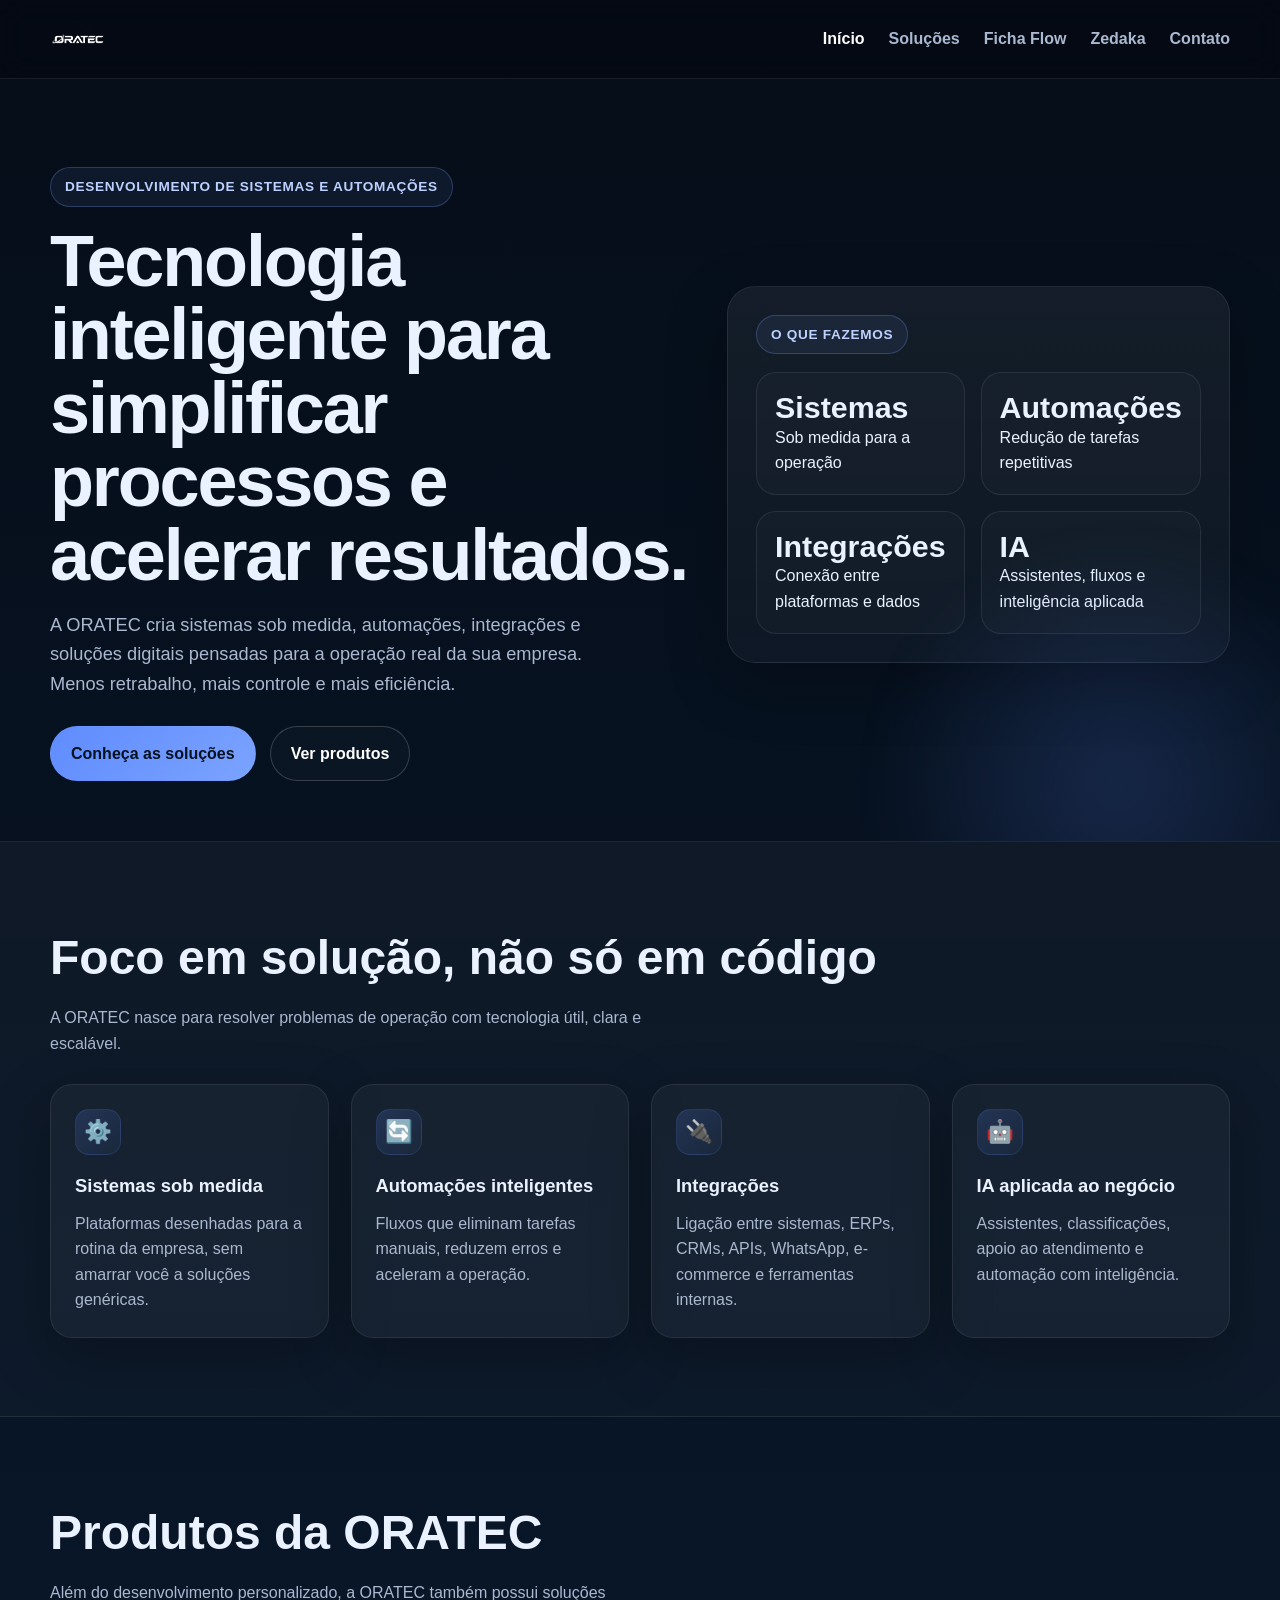
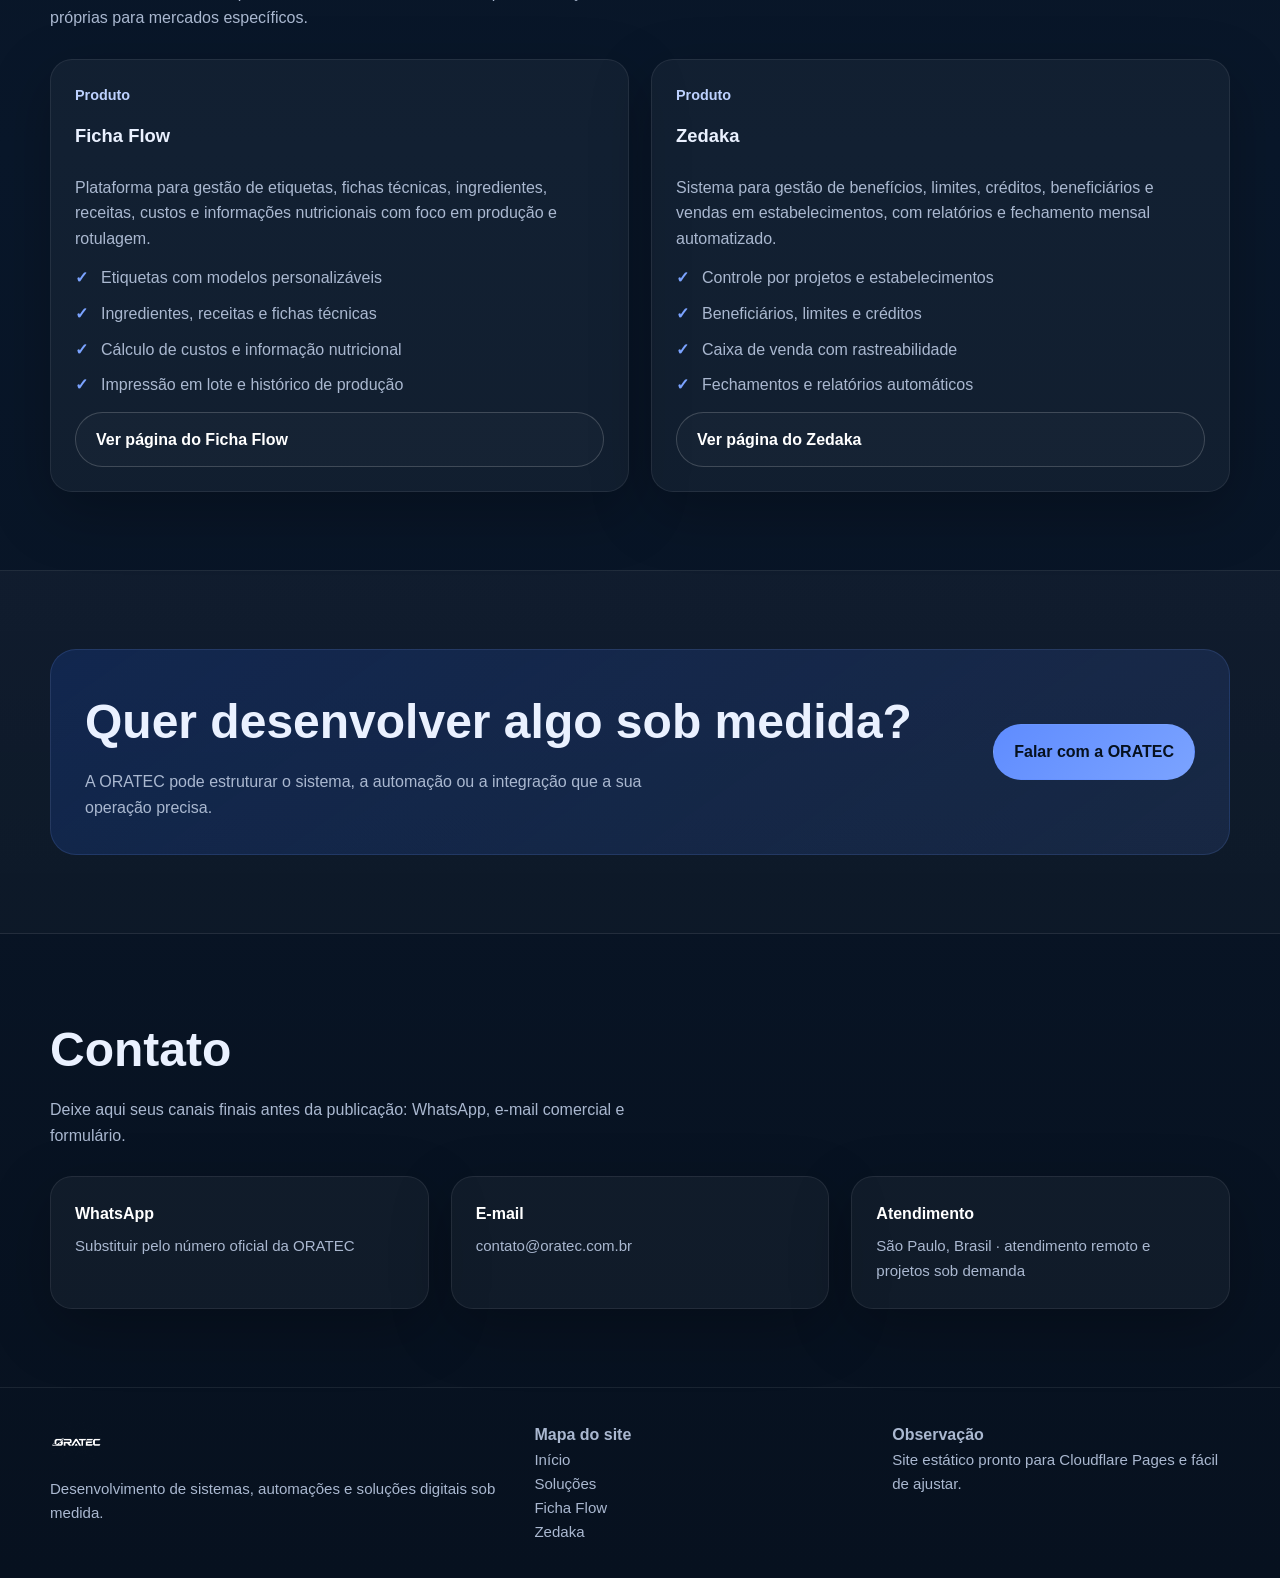
==== index.html @ b67245de "Add files via upload" ====
<!DOCTYPE html>
<html lang="pt-BR">
<head>
  <meta charset="UTF-8">
  <meta name="viewport" content="width=device-width, initial-scale=1.0">
  <title>ORATEC | Sistemas, automações e tecnologia sob medida</title>
  <meta name="description" content="A ORATEC desenvolve sistemas sob medida, automações, integrações e soluções inteligentes para empresas.">
  <link rel="icon" href="/favicon.ico">
  <link rel="stylesheet" href="/assets/css/styles.css">
</head>
<body>
  <header class="site-header">
    <div class="container nav">
      <a href="/" aria-label="ORATEC"><img src="/assets/img/logos/oratec-horizontal-branco.png" alt="ORATEC"></a>
      <button class="mobile-toggle" aria-label="Abrir menu">Menu</button>
      <nav class="menu">
        <a class="active" href="/">Início</a>
        <a href="/solucoes.html">Soluções</a>
        <a href="/produtos/ficha-flow.html">Ficha Flow</a>
        <a href="/produtos/zedaka.html">Zedaka</a>
        <a href="#contato">Contato</a>
      </nav>
    </div>
  </header>

  <main>
    <section class="hero">
      <div class="container hero-grid">
        <div>
          <span class="eyebrow">Desenvolvimento de sistemas e automações</span>
          <h1>Tecnologia inteligente para simplificar processos e acelerar resultados.</h1>
          <p>A ORATEC cria sistemas sob medida, automações, integrações e soluções digitais pensadas para a operação real da sua empresa. Menos retrabalho, mais controle e mais eficiência.</p>
          <div class="hero-actions">
            <a class="btn btn-primary" href="/solucoes.html">Conheça as soluções</a>
            <a class="btn btn-outline" href="#produtos">Ver produtos</a>
          </div>
        </div>
        <aside class="hero-card">
          <span class="eyebrow">O que fazemos</span>
          <div class="metrics">
            <div class="metric"><strong>Sistemas</strong><span>Sob medida para a operação</span></div>
            <div class="metric"><strong>Automações</strong><span>Redução de tarefas repetitivas</span></div>
            <div class="metric"><strong>Integrações</strong><span>Conexão entre plataformas e dados</span></div>
            <div class="metric"><strong>IA</strong><span>Assistentes, fluxos e inteligência aplicada</span></div>
          </div>
        </aside>
      </div>
    </section>

    <section class="section band">
      <div class="container">
        <div class="section-head">
          <div>
            <h2>Foco em solução, não só em código</h2>
            <p class="lead">A ORATEC nasce para resolver problemas de operação com tecnologia útil, clara e escalável.</p>
          </div>
        </div>
        <div class="grid-4">
          <article class="card">
            <div class="icon">⚙️</div>
            <h3>Sistemas sob medida</h3>
            <p>Plataformas desenhadas para a rotina da empresa, sem amarrar você a soluções genéricas.</p>
          </article>
          <article class="card">
            <div class="icon">🔄</div>
            <h3>Automações inteligentes</h3>
            <p>Fluxos que eliminam tarefas manuais, reduzem erros e aceleram a operação.</p>
          </article>
          <article class="card">
            <div class="icon">🔌</div>
            <h3>Integrações</h3>
            <p>Ligação entre sistemas, ERPs, CRMs, APIs, WhatsApp, e-commerce e ferramentas internas.</p>
          </article>
          <article class="card">
            <div class="icon">🤖</div>
            <h3>IA aplicada ao negócio</h3>
            <p>Assistentes, classificações, apoio ao atendimento e automação com inteligência.</p>
          </article>
        </div>
      </div>
    </section>

    <section class="section" id="produtos">
      <div class="container">
        <div class="section-head">
          <div>
            <h2>Produtos da ORATEC</h2>
            <p class="lead">Além do desenvolvimento personalizado, a ORATEC também possui soluções próprias para mercados específicos.</p>
          </div>
        </div>
        <div class="grid-2">
          <article class="card product-card">
            <span class="tag">Produto</span>
            <h3>Ficha Flow</h3>
            <p>Plataforma para gestão de etiquetas, fichas técnicas, ingredientes, receitas, custos e informações nutricionais com foco em produção e rotulagem.</p>
            <ul class="list">
              <li>Etiquetas com modelos personalizáveis</li>
              <li>Ingredientes, receitas e fichas técnicas</li>
              <li>Cálculo de custos e informação nutricional</li>
              <li>Impressão em lote e histórico de produção</li>
            </ul>
            <a class="btn btn-outline" href="/produtos/ficha-flow.html">Ver página do Ficha Flow</a>
          </article>
          <article class="card product-card">
            <span class="tag">Produto</span>
            <h3>Zedaka</h3>
            <p>Sistema para gestão de benefícios, limites, créditos, beneficiários e vendas em estabelecimentos, com relatórios e fechamento mensal automatizado.</p>
            <ul class="list">
              <li>Controle por projetos e estabelecimentos</li>
              <li>Beneficiários, limites e créditos</li>
              <li>Caixa de venda com rastreabilidade</li>
              <li>Fechamentos e relatórios automáticos</li>
            </ul>
            <a class="btn btn-outline" href="/produtos/zedaka.html">Ver página do Zedaka</a>
          </article>
        </div>
      </div>
    </section>

    <section class="section band">
      <div class="container">
        <div class="cta-panel">
          <div>
            <h2>Quer desenvolver algo sob medida?</h2>
            <p class="lead">A ORATEC pode estruturar o sistema, a automação ou a integração que a sua operação precisa.</p>
          </div>
          <a class="btn btn-primary" href="#contato">Falar com a ORATEC</a>
        </div>
      </div>
    </section>

    <section class="section" id="contato">
      <div class="container">
        <div class="section-head">
          <div>
            <h2>Contato</h2>
            <p class="lead">Deixe aqui seus canais finais antes da publicação: WhatsApp, e-mail comercial e formulário.</p>
          </div>
        </div>
        <div class="grid-3">
          <div class="card kv"><div><strong>WhatsApp</strong><span class="small">Substituir pelo número oficial da ORATEC</span></div></div>
          <div class="card kv"><div><strong>E-mail</strong><span class="small">contato@oratec.com.br</span></div></div>
          <div class="card kv"><div><strong>Atendimento</strong><span class="small">São Paulo, Brasil · atendimento remoto e projetos sob demanda</span></div></div>
        </div>
      </div>
    </section>
  </main>

  <footer class="footer">
    <div class="container footer-grid">
      <div>
        <img src="/assets/img/logos/oratec-horizontal-branco.png" alt="ORATEC" style="height:40px;width:auto;margin-bottom:10px;">
        <p class="small">Desenvolvimento de sistemas, automações e soluções digitais sob medida.</p>
      </div>
      <div>
        <strong>Mapa do site</strong>
        <div class="small"><a href="/">Início</a><br><a href="/solucoes.html">Soluções</a><br><a href="/produtos/ficha-flow.html">Ficha Flow</a><br><a href="/produtos/zedaka.html">Zedaka</a></div>
      </div>
      <div>
        <strong>Observação</strong>
        <div class="small">Site estático pronto para Cloudflare Pages e fácil de ajustar.</div>
      </div>
    </div>
  </footer>
  <script src="/assets/js/app.js"></script>
</body>
</html>
---- assets/css/styles.css ----
:root {
  --bg: #06111f;
  --bg-soft: #0b1830;
  --panel: #0f213d;
  --line: rgba(255,255,255,0.08);
  --text: #eaf1ff;
  --muted: #aab8d0;
  --brand: #001d57;
  --brand-2: #173e8f;
  --accent: #5f8cff;
  --white: #fff;
  --max: 1180px;
  --radius: 18px;
  --shadow: 0 20px 60px rgba(0,0,0,.25);
}
*{box-sizing:border-box}
html{scroll-behavior:smooth}
body{margin:0;font-family:Inter,Segoe UI,Arial,sans-serif;color:var(--text);background:linear-gradient(180deg,#050d18 0%, #09172a 55%, #07111f 100%);line-height:1.6}
a{text-decoration:none;color:inherit}
img{max-width:100%;display:block}
.container{width:min(100% - 40px, var(--max));margin:auto}
.btn{display:inline-flex;align-items:center;gap:.6rem;padding:14px 20px;border-radius:999px;border:1px solid transparent;font-weight:700;transition:.2s ease;cursor:pointer}
.btn-primary{background:linear-gradient(135deg,var(--accent),#7ba3ff);color:#06111f}
.btn-primary:hover{transform:translateY(-1px);box-shadow:0 10px 24px rgba(95,140,255,.25)}
.btn-outline{border-color:rgba(255,255,255,.18);color:var(--white);background:rgba(255,255,255,.02)}
.btn-outline:hover{background:rgba(255,255,255,.05)}
.site-header{position:sticky;top:0;z-index:30;background:rgba(4,10,19,.78);backdrop-filter:blur(16px);border-bottom:1px solid var(--line)}
.nav{display:flex;align-items:center;justify-content:space-between;min-height:78px;gap:20px}
.nav img{height:42px;width:auto}
.menu{display:flex;gap:24px;align-items:center}
.menu a{color:var(--muted);font-weight:600}
.menu a:hover,.menu a.active{color:var(--white)}
.hero{padding:88px 0 60px;position:relative;overflow:hidden}
.hero::before{content:"";position:absolute;inset:auto -10% -30% auto;width:580px;height:580px;background:radial-gradient(circle,rgba(95,140,255,.18),transparent 60%);filter:blur(20px)}
.eyebrow{display:inline-flex;padding:8px 14px;border:1px solid rgba(123,163,255,.25);border-radius:999px;background:rgba(123,163,255,.08);color:#bdd1ff;font-weight:700;font-size:.85rem;letter-spacing:.05em;text-transform:uppercase}
.hero-grid{display:grid;grid-template-columns:1.25fr .95fr;gap:36px;align-items:center}
.hero h1{font-size:clamp(2.4rem,6vw,4.5rem);line-height:1.02;margin:18px 0 18px;letter-spacing:-.03em}
.hero p{font-size:1.14rem;color:var(--muted);max-width:58ch}
.hero-actions{display:flex;gap:14px;flex-wrap:wrap;margin-top:28px}
.hero-card{background:linear-gradient(180deg,rgba(255,255,255,.06),rgba(255,255,255,.03));border:1px solid var(--line);border-radius:28px;padding:28px;box-shadow:var(--shadow)}
.metrics{display:grid;grid-template-columns:repeat(2,1fr);gap:16px;margin-top:18px}
.metric{padding:18px;border:1px solid var(--line);background:rgba(255,255,255,.02);border-radius:20px}
.metric strong{font-size:1.9rem;display:block;line-height:1.1}
.section{padding:78px 0}
.section-head{display:flex;justify-content:space-between;gap:24px;align-items:end;margin-bottom:28px}
.section h2{font-size:clamp(1.8rem,4vw,3rem);margin:0 0 8px}
.section p.lead{color:var(--muted);margin:0;max-width:68ch}
.grid-3,.grid-2,.grid-4{display:grid;gap:22px}
.grid-3{grid-template-columns:repeat(3,1fr)}
.grid-4{grid-template-columns:repeat(4,1fr)}
.grid-2{grid-template-columns:repeat(2,1fr)}
.card{background:rgba(255,255,255,.04);border:1px solid var(--line);border-radius:22px;padding:24px;box-shadow:var(--shadow)}
.card h3{margin:0 0 10px;font-size:1.15rem}
.card p{margin:0;color:var(--muted)}
.card .icon{width:46px;height:46px;border-radius:14px;display:grid;place-items:center;background:linear-gradient(135deg,rgba(95,140,255,.18),rgba(95,140,255,.05));border:1px solid rgba(95,140,255,.15);margin-bottom:16px;font-size:1.4rem}
.band{background:linear-gradient(180deg,rgba(255,255,255,.03),rgba(255,255,255,.02));border-top:1px solid var(--line);border-bottom:1px solid var(--line)}
.product-card{display:flex;flex-direction:column;gap:14px}
.product-card .tag{font-weight:700;color:#bdd1ff;font-size:.9rem}
.list{display:grid;gap:10px;padding:0;margin:0;list-style:none}
.list li{padding-left:26px;position:relative;color:var(--muted)}
.list li::before{content:"✓";position:absolute;left:0;color:#7ba3ff;font-weight:900}
.page-hero{padding:60px 0 26px}
.breadcrumb{display:flex;gap:10px;flex-wrap:wrap;color:var(--muted);font-size:.95rem}
.breadcrumb a:hover{color:var(--white)}
.page-hero h1{margin:18px 0 8px;font-size:clamp(2rem,5vw,3.4rem)}
.page-hero p{color:var(--muted);max-width:72ch}
.cta-panel{padding:34px;border-radius:26px;background:linear-gradient(145deg,rgba(23,62,143,.35),rgba(95,140,255,.12));border:1px solid rgba(123,163,255,.15);display:flex;justify-content:space-between;gap:20px;align-items:center}
.footer{padding:34px 0;border-top:1px solid var(--line);color:var(--muted)}
.footer-grid{display:grid;grid-template-columns:1.1fr .8fr .8fr;gap:20px;align-items:start}
.kv{display:grid;gap:16px}
.kv strong{display:block;color:var(--white);margin-bottom:6px}
.small{font-size:.94rem;color:var(--muted)}
.download-list{display:grid;gap:16px}
.download-item{display:flex;justify-content:space-between;gap:16px;align-items:center;padding:18px 20px;border-radius:18px;background:rgba(255,255,255,.04);border:1px solid var(--line)}
.download-item span{display:block;color:var(--muted);font-size:.95rem}
.callout{padding:18px 20px;border-radius:18px;background:rgba(255,255,255,.04);border:1px dashed rgba(255,255,255,.15);color:var(--muted)}
.mobile-toggle{display:none}
@media (max-width: 980px){
  .hero-grid,.grid-3,.grid-4,.grid-2,.footer-grid,.cta-panel{grid-template-columns:1fr;display:grid}
  .menu{display:none}
  .menu.open{display:flex;position:absolute;top:78px;left:20px;right:20px;flex-direction:column;background:#081426;border:1px solid var(--line);padding:16px;border-radius:18px}
  .mobile-toggle{display:inline-flex;background:transparent;border:1px solid var(--line);color:var(--white);border-radius:12px;padding:10px 14px}
  .nav img{height:36px}
}
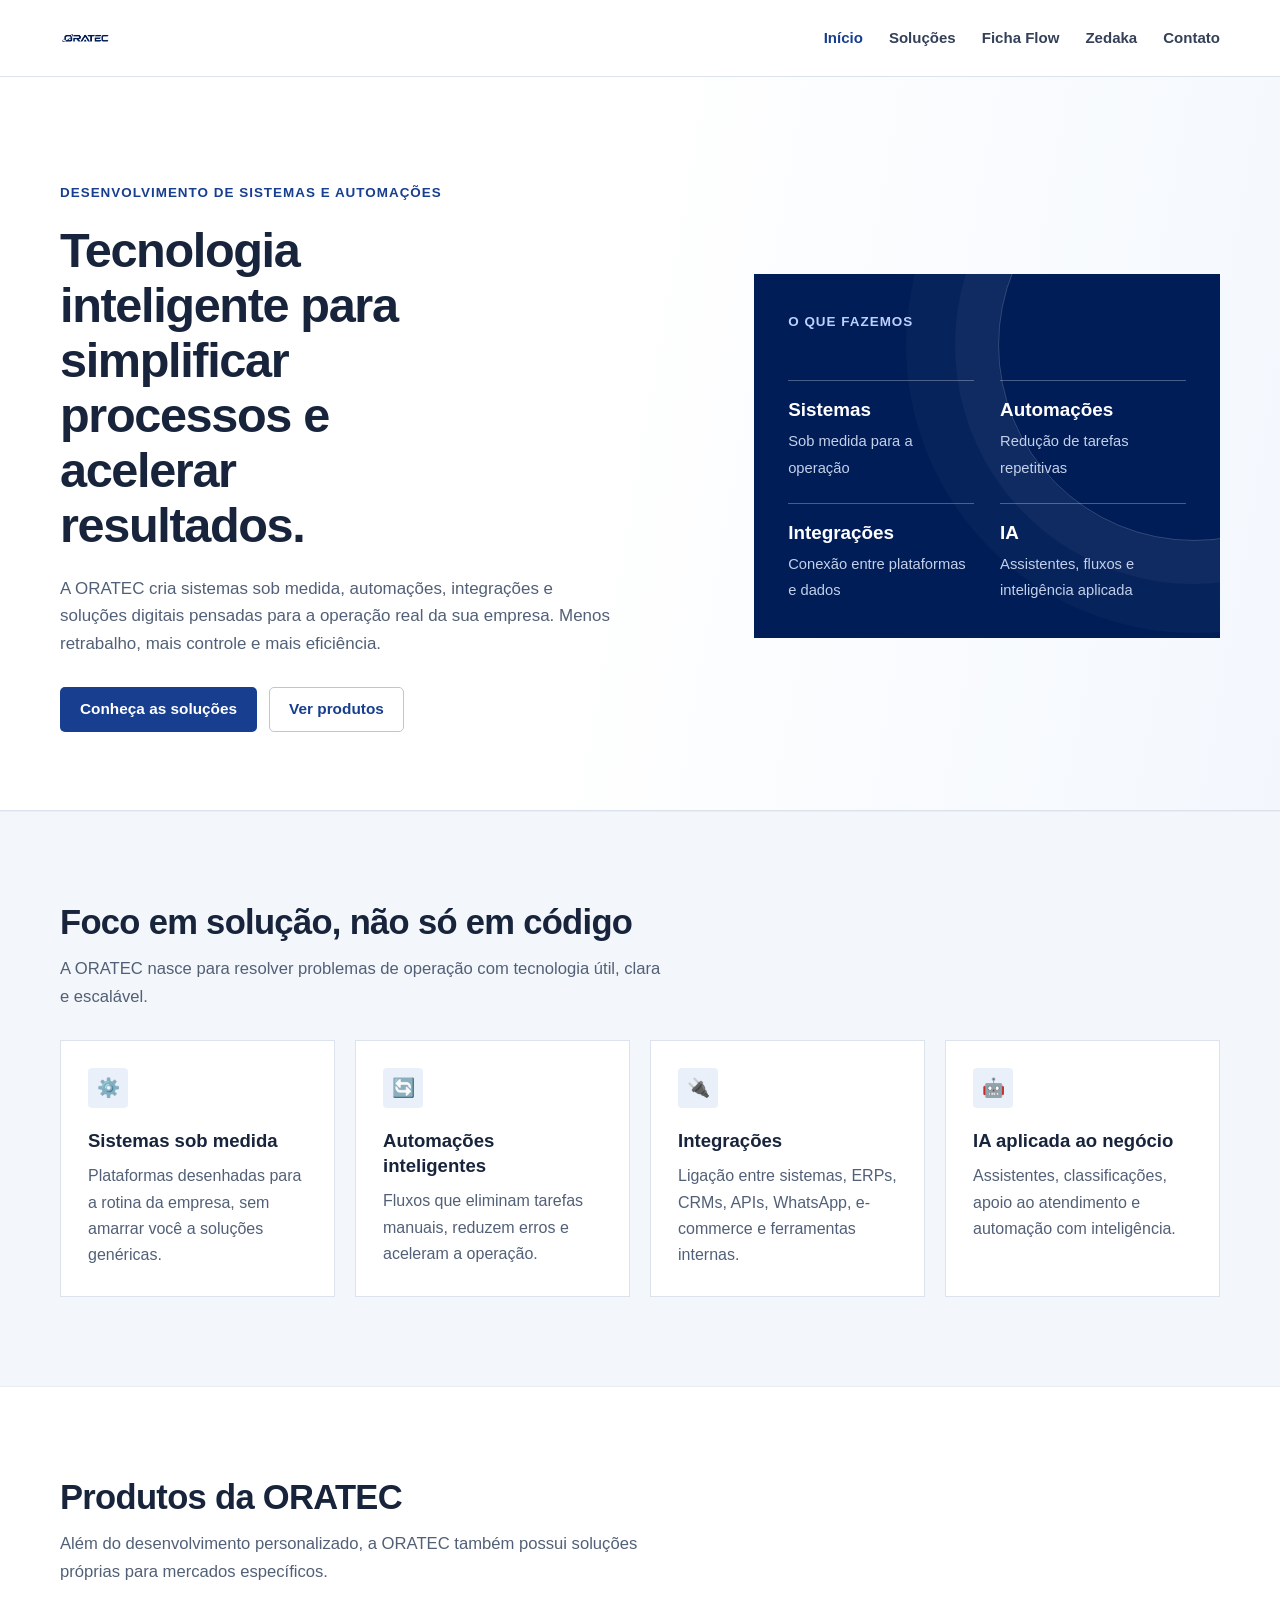
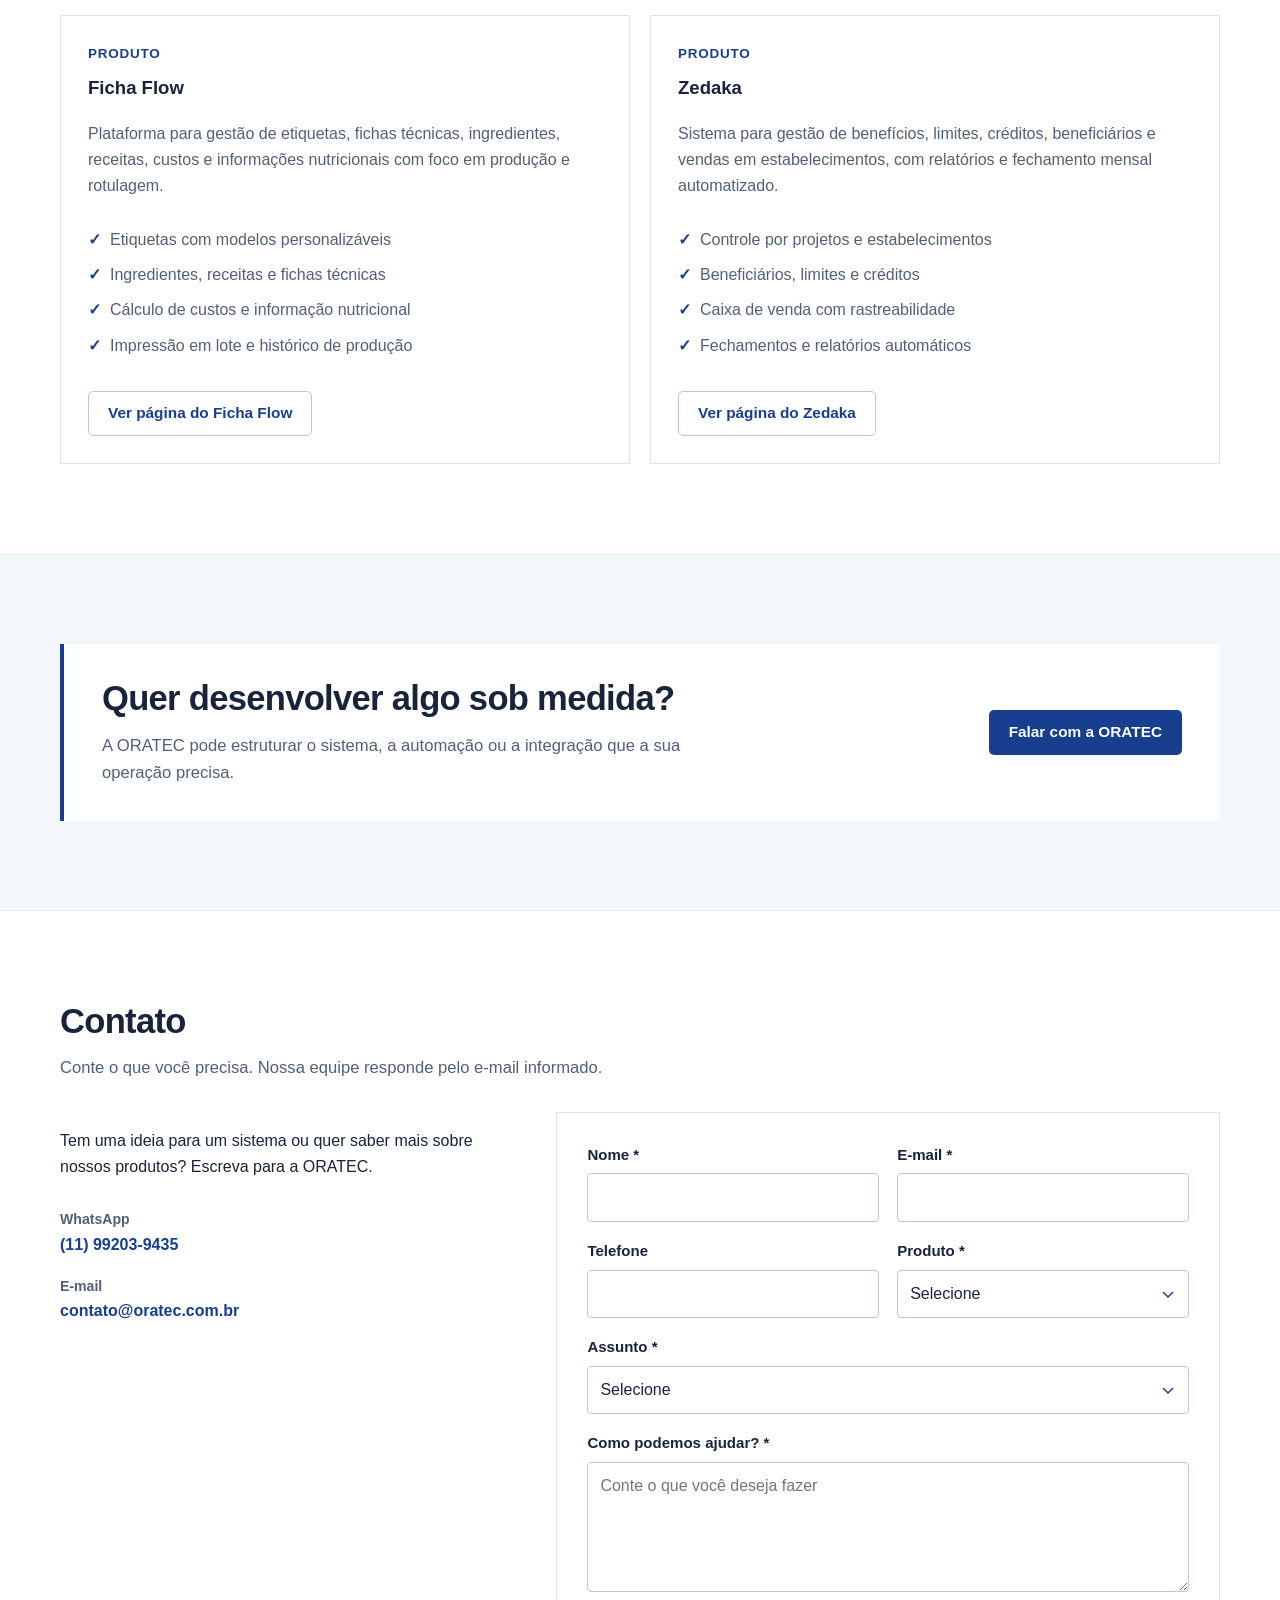
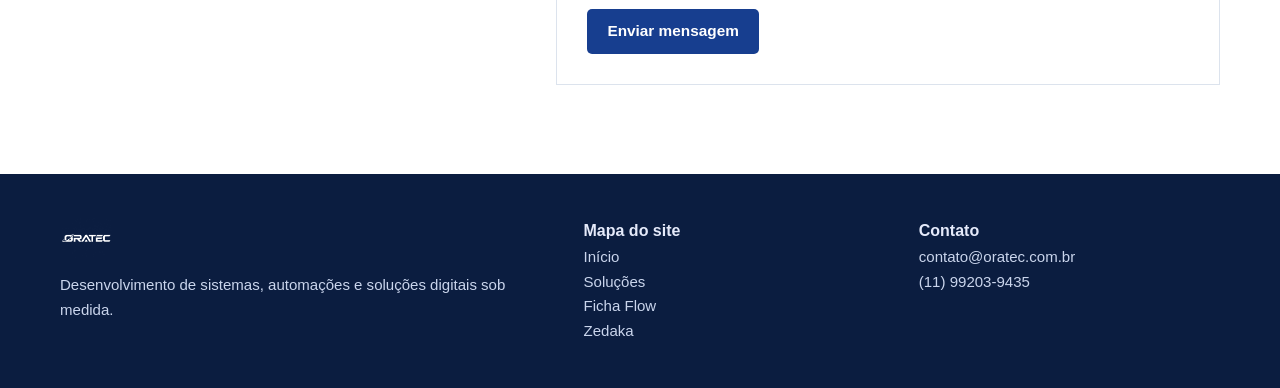
==== commit 7590b05c: "Refina visual e adiciona formulario de contato ORATEC" ====
--- a/index.html
+++ b/index.html
@@ -11,9 +11,9 @@
 <body>
   <header class="site-header">
     <div class="container nav">
-      <a href="/" aria-label="ORATEC"><img src="/assets/img/logos/oratec-horizontal-branco.png" alt="ORATEC"></a>
-      <button class="mobile-toggle" aria-label="Abrir menu">Menu</button>
-      <nav class="menu">
+      <a href="/" aria-label="ORATEC"><img src="/assets/img/logos/oratec-horizontal-azul.png" alt="ORATEC"></a>
+      <button class="mobile-toggle" type="button" aria-label="Abrir menu" aria-expanded="false" aria-controls="main-menu">Menu</button>
+      <nav class="menu" id="main-menu">
         <a class="active" href="/">Início</a>
         <a href="/solucoes.html">Soluções</a>
         <a href="/produtos/ficha-flow.html">Ficha Flow</a>
@@ -134,13 +134,27 @@
         <div class="section-head">
           <div>
             <h2>Contato</h2>
-            <p class="lead">Deixe aqui seus canais finais antes da publicação: WhatsApp, e-mail comercial e formulário.</p>
+            <p class="lead">Conte o que você precisa. Nossa equipe responde pelo e-mail informado.</p>
           </div>
         </div>
-        <div class="grid-3">
-          <div class="card kv"><div><strong>WhatsApp</strong><span class="small">Substituir pelo número oficial da ORATEC</span></div></div>
-          <div class="card kv"><div><strong>E-mail</strong><span class="small">contato@oratec.com.br</span></div></div>
-          <div class="card kv"><div><strong>Atendimento</strong><span class="small">São Paulo, Brasil · atendimento remoto e projetos sob demanda</span></div></div>
+        <div class="contact-layout">
+          <div>
+            <p>Tem uma ideia para um sistema ou quer saber mais sobre nossos produtos? Escreva para a ORATEC.</p>
+            <div class="contact-links">
+              <div><strong>WhatsApp</strong><a href="https://wa.me/5511992039435" target="_blank" rel="noopener noreferrer">(11) 99203-9435</a></div>
+              <div><strong>E-mail</strong><a href="mailto:contato@oratec.com.br">contato@oratec.com.br</a></div>
+            </div>
+          </div>
+          <form class="contact-form" id="contact-form" action="/api/contact" method="post">
+            <div class="field"><label for="contact-name">Nome *</label><input id="contact-name" name="name" autocomplete="name" maxlength="100" required></div>
+            <div class="field"><label for="contact-email">E-mail *</label><input id="contact-email" name="email" type="email" autocomplete="email" maxlength="254" required></div>
+            <div class="field"><label for="contact-phone">Telefone</label><input id="contact-phone" name="phone" type="tel" autocomplete="tel" maxlength="30"></div>
+            <div class="field"><label for="contact-product">Produto *</label><select id="contact-product" name="product" required><option value="" selected disabled>Selecione</option><option>Zedaka</option><option>Ficha Flow</option><option>Outro</option></select></div>
+            <div class="field full"><label for="contact-topic">Assunto *</label><select id="contact-topic" name="topic" required><option value="" selected disabled>Selecione</option><option>Comercial</option><option>Financeiro</option><option>Dúvidas</option><option>Sugestões/Críticas</option></select></div>
+            <div class="field full"><label for="contact-message">Como podemos ajudar? *</label><textarea id="contact-message" name="message" minlength="10" maxlength="5000" placeholder="Conte o que você deseja fazer" required></textarea></div>
+            <div class="honeypot" aria-hidden="true"><label for="contact-website">Deixe em branco</label><input id="contact-website" name="website" tabindex="-1" autocomplete="off"></div>
+            <div class="form-actions"><button class="btn btn-primary" type="submit">Enviar mensagem</button><p class="form-status" id="form-status" role="status" aria-live="polite"></p></div>
+          </form>
         </div>
       </div>
     </section>
@@ -157,8 +171,8 @@
         <div class="small"><a href="/">Início</a><br><a href="/solucoes.html">Soluções</a><br><a href="/produtos/ficha-flow.html">Ficha Flow</a><br><a href="/produtos/zedaka.html">Zedaka</a></div>
       </div>
       <div>
-        <strong>Observação</strong>
-        <div class="small">Site estático pronto para Cloudflare Pages e fácil de ajustar.</div>
+        <strong>Contato</strong>
+        <div class="small"><a href="mailto:contato@oratec.com.br">contato@oratec.com.br</a><br><a href="https://wa.me/5511992039435" target="_blank" rel="noopener noreferrer">(11) 99203-9435</a></div>
       </div>
     </div>
   </footer>
--- a/assets/css/styles.css
+++ b/assets/css/styles.css
@@ -1,84 +1,17 @@
-:root {
-  --bg: #06111f;
-  --bg-soft: #0b1830;
-  --panel: #0f213d;
-  --line: rgba(255,255,255,0.08);
-  --text: #eaf1ff;
-  --muted: #aab8d0;
-  --brand: #001d57;
-  --brand-2: #173e8f;
-  --accent: #5f8cff;
-  --white: #fff;
-  --max: 1180px;
-  --radius: 18px;
-  --shadow: 0 20px 60px rgba(0,0,0,.25);
-}
-*{box-sizing:border-box}
-html{scroll-behavior:smooth}
-body{margin:0;font-family:Inter,Segoe UI,Arial,sans-serif;color:var(--text);background:linear-gradient(180deg,#050d18 0%, #09172a 55%, #07111f 100%);line-height:1.6}
-a{text-decoration:none;color:inherit}
-img{max-width:100%;display:block}
-.container{width:min(100% - 40px, var(--max));margin:auto}
-.btn{display:inline-flex;align-items:center;gap:.6rem;padding:14px 20px;border-radius:999px;border:1px solid transparent;font-weight:700;transition:.2s ease;cursor:pointer}
-.btn-primary{background:linear-gradient(135deg,var(--accent),#7ba3ff);color:#06111f}
-.btn-primary:hover{transform:translateY(-1px);box-shadow:0 10px 24px rgba(95,140,255,.25)}
-.btn-outline{border-color:rgba(255,255,255,.18);color:var(--white);background:rgba(255,255,255,.02)}
-.btn-outline:hover{background:rgba(255,255,255,.05)}
-.site-header{position:sticky;top:0;z-index:30;background:rgba(4,10,19,.78);backdrop-filter:blur(16px);border-bottom:1px solid var(--line)}
-.nav{display:flex;align-items:center;justify-content:space-between;min-height:78px;gap:20px}
-.nav img{height:42px;width:auto}
-.menu{display:flex;gap:24px;align-items:center}
-.menu a{color:var(--muted);font-weight:600}
-.menu a:hover,.menu a.active{color:var(--white)}
-.hero{padding:88px 0 60px;position:relative;overflow:hidden}
-.hero::before{content:"";position:absolute;inset:auto -10% -30% auto;width:580px;height:580px;background:radial-gradient(circle,rgba(95,140,255,.18),transparent 60%);filter:blur(20px)}
-.eyebrow{display:inline-flex;padding:8px 14px;border:1px solid rgba(123,163,255,.25);border-radius:999px;background:rgba(123,163,255,.08);color:#bdd1ff;font-weight:700;font-size:.85rem;letter-spacing:.05em;text-transform:uppercase}
-.hero-grid{display:grid;grid-template-columns:1.25fr .95fr;gap:36px;align-items:center}
-.hero h1{font-size:clamp(2.4rem,6vw,4.5rem);line-height:1.02;margin:18px 0 18px;letter-spacing:-.03em}
-.hero p{font-size:1.14rem;color:var(--muted);max-width:58ch}
-.hero-actions{display:flex;gap:14px;flex-wrap:wrap;margin-top:28px}
-.hero-card{background:linear-gradient(180deg,rgba(255,255,255,.06),rgba(255,255,255,.03));border:1px solid var(--line);border-radius:28px;padding:28px;box-shadow:var(--shadow)}
-.metrics{display:grid;grid-template-columns:repeat(2,1fr);gap:16px;margin-top:18px}
-.metric{padding:18px;border:1px solid var(--line);background:rgba(255,255,255,.02);border-radius:20px}
-.metric strong{font-size:1.9rem;display:block;line-height:1.1}
-.section{padding:78px 0}
-.section-head{display:flex;justify-content:space-between;gap:24px;align-items:end;margin-bottom:28px}
-.section h2{font-size:clamp(1.8rem,4vw,3rem);margin:0 0 8px}
-.section p.lead{color:var(--muted);margin:0;max-width:68ch}
-.grid-3,.grid-2,.grid-4{display:grid;gap:22px}
-.grid-3{grid-template-columns:repeat(3,1fr)}
-.grid-4{grid-template-columns:repeat(4,1fr)}
-.grid-2{grid-template-columns:repeat(2,1fr)}
-.card{background:rgba(255,255,255,.04);border:1px solid var(--line);border-radius:22px;padding:24px;box-shadow:var(--shadow)}
-.card h3{margin:0 0 10px;font-size:1.15rem}
-.card p{margin:0;color:var(--muted)}
-.card .icon{width:46px;height:46px;border-radius:14px;display:grid;place-items:center;background:linear-gradient(135deg,rgba(95,140,255,.18),rgba(95,140,255,.05));border:1px solid rgba(95,140,255,.15);margin-bottom:16px;font-size:1.4rem}
-.band{background:linear-gradient(180deg,rgba(255,255,255,.03),rgba(255,255,255,.02));border-top:1px solid var(--line);border-bottom:1px solid var(--line)}
-.product-card{display:flex;flex-direction:column;gap:14px}
-.product-card .tag{font-weight:700;color:#bdd1ff;font-size:.9rem}
-.list{display:grid;gap:10px;padding:0;margin:0;list-style:none}
-.list li{padding-left:26px;position:relative;color:var(--muted)}
-.list li::before{content:"✓";position:absolute;left:0;color:#7ba3ff;font-weight:900}
-.page-hero{padding:60px 0 26px}
-.breadcrumb{display:flex;gap:10px;flex-wrap:wrap;color:var(--muted);font-size:.95rem}
-.breadcrumb a:hover{color:var(--white)}
-.page-hero h1{margin:18px 0 8px;font-size:clamp(2rem,5vw,3.4rem)}
-.page-hero p{color:var(--muted);max-width:72ch}
-.cta-panel{padding:34px;border-radius:26px;background:linear-gradient(145deg,rgba(23,62,143,.35),rgba(95,140,255,.12));border:1px solid rgba(123,163,255,.15);display:flex;justify-content:space-between;gap:20px;align-items:center}
-.footer{padding:34px 0;border-top:1px solid var(--line);color:var(--muted)}
-.footer-grid{display:grid;grid-template-columns:1.1fr .8fr .8fr;gap:20px;align-items:start}
-.kv{display:grid;gap:16px}
-.kv strong{display:block;color:var(--white);margin-bottom:6px}
-.small{font-size:.94rem;color:var(--muted)}
-.download-list{display:grid;gap:16px}
-.download-item{display:flex;justify-content:space-between;gap:16px;align-items:center;padding:18px 20px;border-radius:18px;background:rgba(255,255,255,.04);border:1px solid var(--line)}
-.download-item span{display:block;color:var(--muted);font-size:.95rem}
-.callout{padding:18px 20px;border-radius:18px;background:rgba(255,255,255,.04);border:1px dashed rgba(255,255,255,.15);color:var(--muted)}
-.mobile-toggle{display:none}
-@media (max-width: 980px){
-  .hero-grid,.grid-3,.grid-4,.grid-2,.footer-grid,.cta-panel{grid-template-columns:1fr;display:grid}
-  .menu{display:none}
-  .menu.open{display:flex;position:absolute;top:78px;left:20px;right:20px;flex-direction:column;background:#081426;border:1px solid var(--line);padding:16px;border-radius:18px}
-  .mobile-toggle{display:inline-flex;background:transparent;border:1px solid var(--line);color:var(--white);border-radius:12px;padding:10px 14px}
-  .nav img{height:36px}
-}
+:root{--ink:#17243b;--muted:#526077;--blue:#173e8f;--deep:#001d57;--line:#dce3ed;--soft:#f3f6fa;--max:1160px}
+*{box-sizing:border-box}html{scroll-behavior:smooth}body{margin:0;background:#fff;color:var(--ink);font:400 1rem/1.65 Inter,"Segoe UI",Arial,sans-serif}a{text-decoration:none;color:inherit}img{max-width:100%;display:block}button,input,select,textarea{font:inherit}:focus-visible{outline:3px solid #658be2;outline-offset:3px}
+.container{width:min(calc(100% - 48px),var(--max));margin-inline:auto}
+.site-header{position:sticky;top:0;z-index:30;background:rgba(255,255,255,.96);border-bottom:1px solid var(--line);backdrop-filter:blur(14px)}
+.nav{display:flex;align-items:center;justify-content:space-between;min-height:76px;gap:24px}.nav img{width:auto;height:38px}.menu{display:flex;align-items:center;gap:26px}.menu a{color:#344057;font-size:.94rem;font-weight:600}.menu a:hover,.menu a.active{color:var(--blue)}.mobile-toggle{display:none}
+.btn{display:inline-flex;align-items:center;justify-content:center;padding:11px 19px;border:1px solid transparent;border-radius:5px;font-size:.96rem;font-weight:600;line-height:1.35;cursor:pointer;transition:background .18s ease,border-color .18s ease}.btn-primary{color:#fff;background:var(--blue)}.btn-primary:hover{background:var(--deep)}.btn-primary:disabled{opacity:.6;cursor:wait}.btn-outline{color:var(--blue);border-color:#b8c6df;background:transparent}.btn-outline:hover{background:#eaf0fa}
+.hero{padding:clamp(58px,8vw,104px) 0 78px;background:linear-gradient(100deg,#fff 45%,#f3f7fd 100%);border-bottom:1px solid var(--line)}.hero-grid{display:grid;grid-template-columns:minmax(0,1.15fr) minmax(320px,.85fr);gap:clamp(36px,5vw,76px);align-items:center}.eyebrow{display:inline-block;color:var(--blue);font-size:.84rem;font-weight:700;letter-spacing:.075em;text-transform:uppercase}.hero h1{max-width:15ch;margin:17px 0 22px;font-size:clamp(2.15rem,3.8vw,3.55rem);font-weight:650;line-height:1.13;letter-spacing:-.028em}.hero p{max-width:59ch;margin:0;color:var(--muted);font-size:1.06rem}.hero-actions{display:flex;flex-wrap:wrap;gap:12px;margin-top:29px}
+.hero-card{position:relative;overflow:hidden;padding:34px;background:var(--deep);color:#fff;min-height:360px}.hero-card::before{position:absolute;top:-125px;right:-170px;width:390px;height:390px;content:"";border:1px solid rgba(255,255,255,.2);border-radius:50%;box-shadow:0 0 0 43px rgba(255,255,255,.035),0 0 0 92px rgba(255,255,255,.028);pointer-events:none}.hero-card .eyebrow{position:relative;color:#bcd1ff}.metrics{position:relative;display:grid;grid-template-columns:repeat(2,minmax(0,1fr));gap:22px 26px;margin-top:46px}.metric{padding-top:13px;border-top:1px solid rgba(255,255,255,.28)}.metric strong{display:block;margin-bottom:3px;font-size:1.18rem;font-weight:650}.metric span{color:#c3d0e8;font-size:.92rem;line-height:1.45}
+.section{padding:clamp(60px,7vw,94px) 0}.section-head{margin-bottom:30px}.section h2,.cta-panel h2{margin:0 0 12px;font-size:clamp(1.75rem,2.7vw,2.55rem);font-weight:650;letter-spacing:-.02em;line-height:1.2}.section p.lead,.cta-panel p.lead{max-width:65ch;margin:0;color:var(--muted);font-size:1.04rem}
+.grid-2,.grid-3,.grid-4{display:grid;gap:20px}.grid-2{grid-template-columns:repeat(2,minmax(0,1fr))}.grid-3{grid-template-columns:repeat(3,minmax(0,1fr))}.grid-4{grid-template-columns:repeat(4,minmax(0,1fr))}.card{padding:27px;border:1px solid var(--line);background:#fff}.card h3{margin:0 0 10px;font-size:1.16rem;line-height:1.35;font-weight:650}.card p{margin:0;color:var(--muted)}.card .icon{display:grid;place-items:center;width:40px;height:40px;margin-bottom:20px;background:#eaf0fa;font-size:1.16rem;border-radius:4px}.band{background:var(--soft);border-top:1px solid #e9eef5;border-bottom:1px solid #e9eef5}
+.product-card{display:flex;flex-direction:column;align-items:flex-start;gap:10px}.product-card .tag{color:var(--blue);font-size:.84rem;font-weight:700;text-transform:uppercase;letter-spacing:.06em}.product-card .btn{margin-top:auto}.list{display:grid;gap:9px;padding:0;margin:17px 0 22px;list-style:none}.list li{position:relative;padding-left:22px;color:var(--muted)}.list li::before{position:absolute;left:0;content:"✓";color:var(--blue);font-weight:700}
+.page-hero{padding:56px 0 60px;background:#f4f7fc;border-bottom:1px solid var(--line)}.breadcrumb{display:flex;gap:10px;flex-wrap:wrap;color:var(--muted);font-size:.9rem}.breadcrumb a:hover{color:var(--blue)}.page-hero h1{margin:23px 0 10px;max-width:24ch;font-size:clamp(2rem,3.3vw,3.1rem);line-height:1.17;letter-spacing:-.023em;font-weight:650}.page-hero p{max-width:68ch;margin:0;color:var(--muted);font-size:1.06rem}
+.cta-panel{display:flex;align-items:center;justify-content:space-between;gap:24px;padding:34px 38px;border-left:4px solid var(--blue);background:#fff}.cta-panel .btn{flex:none}.footer{padding:44px 0;background:#0b1d40;color:#e5eafa}.footer-grid{display:grid;grid-template-columns:1.3fr .8fr .8fr;gap:34px;align-items:start}.footer a:hover{text-decoration:underline}.small{color:#cad5ec;font-size:.94rem}.kv{display:grid;gap:12px}.kv strong{display:block;margin-bottom:5px}.kv .small{color:var(--muted)}.kv a{color:var(--blue);font-weight:600}
+.download-list{display:grid;gap:16px}.download-item{display:flex;justify-content:space-between;align-items:center;gap:16px;padding:18px 20px;border:1px solid var(--line);background:#fff}.download-item span{display:block;color:var(--muted);font-size:.95rem}.callout{padding:20px;border-left:3px solid var(--blue);background:var(--soft);color:var(--muted)}
+.contact-layout{display:grid;grid-template-columns:minmax(0,.8fr) minmax(0,1.2fr);align-items:start;gap:54px}.contact-links{display:grid;gap:17px;margin-top:28px}.contact-links strong{display:block;font-size:.88rem;color:var(--muted);font-weight:600}.contact-links a{color:var(--blue);font-weight:600}.contact-form{display:grid;grid-template-columns:repeat(2,minmax(0,1fr));gap:17px 18px;padding:30px;background:#fff;border:1px solid var(--line)}.field{display:flex;flex-direction:column;gap:6px}.field.full{grid-column:1/-1}.field label{color:var(--ink);font-size:.94rem;font-weight:600}.field input,.field select,.field textarea{width:100%;min-width:0;padding:10px 12px;border:1px solid #bbc8d9;border-radius:4px;background:#fff;color:var(--ink)}.field textarea{resize:vertical;min-height:130px}.field select{appearance:none;padding-right:35px;background-image:url("data:image/svg+xml,%3Csvg xmlns='http://www.w3.org/2000/svg' width='16' height='16' viewBox='0 0 16 16'%3E%3Cpath fill='none' stroke='%23173e8f' stroke-width='1.5' d='m3 6 5 5 5-5'/%3E%3C/svg%3E");background-repeat:no-repeat;background-position:right 12px center}.form-actions{display:flex;flex-wrap:wrap;align-items:center;gap:14px;grid-column:1/-1}.form-status{margin:0;color:var(--muted);font-size:.93rem}.form-status.error{color:#a1252b}.form-status.success{color:#13663d}.honeypot{position:absolute;left:-10000px;width:1px;height:1px;overflow:hidden}
+@media(max-width:960px){.hero-grid,.contact-layout{grid-template-columns:1fr}.hero-card{min-height:0}.grid-4,.grid-3{grid-template-columns:repeat(2,minmax(0,1fr))}.footer-grid{grid-template-columns:1fr 1fr}.menu{display:none}.menu.open{position:absolute;top:75px;left:0;right:0;display:flex;align-items:stretch;flex-direction:column;gap:0;padding:10px 24px 20px;background:#fff;border-bottom:1px solid var(--line);box-shadow:0 15px 28px rgba(16,30,60,.09)}.menu.open a{padding:10px 0}.mobile-toggle{display:inline-flex;padding:8px 13px;color:var(--blue);border:1px solid var(--line);background:transparent;border-radius:4px;cursor:pointer}}
+@media(max-width:620px){.container{width:min(calc(100% - 36px),var(--max))}.hero{padding:54px 0 58px}.hero h1{font-size:clamp(2rem,8vw,2.7rem)}.hero-card{padding:26px}.metrics{margin-top:32px;gap:21px}.grid-2,.grid-3,.grid-4,.footer-grid,.contact-form{grid-template-columns:1fr}.cta-panel{display:block;padding:28px}.cta-panel .btn{margin-top:20px}.contact-form{padding:22px}.page-hero{padding:42px 0 48px}.download-item{align-items:flex-start;flex-direction:column}}
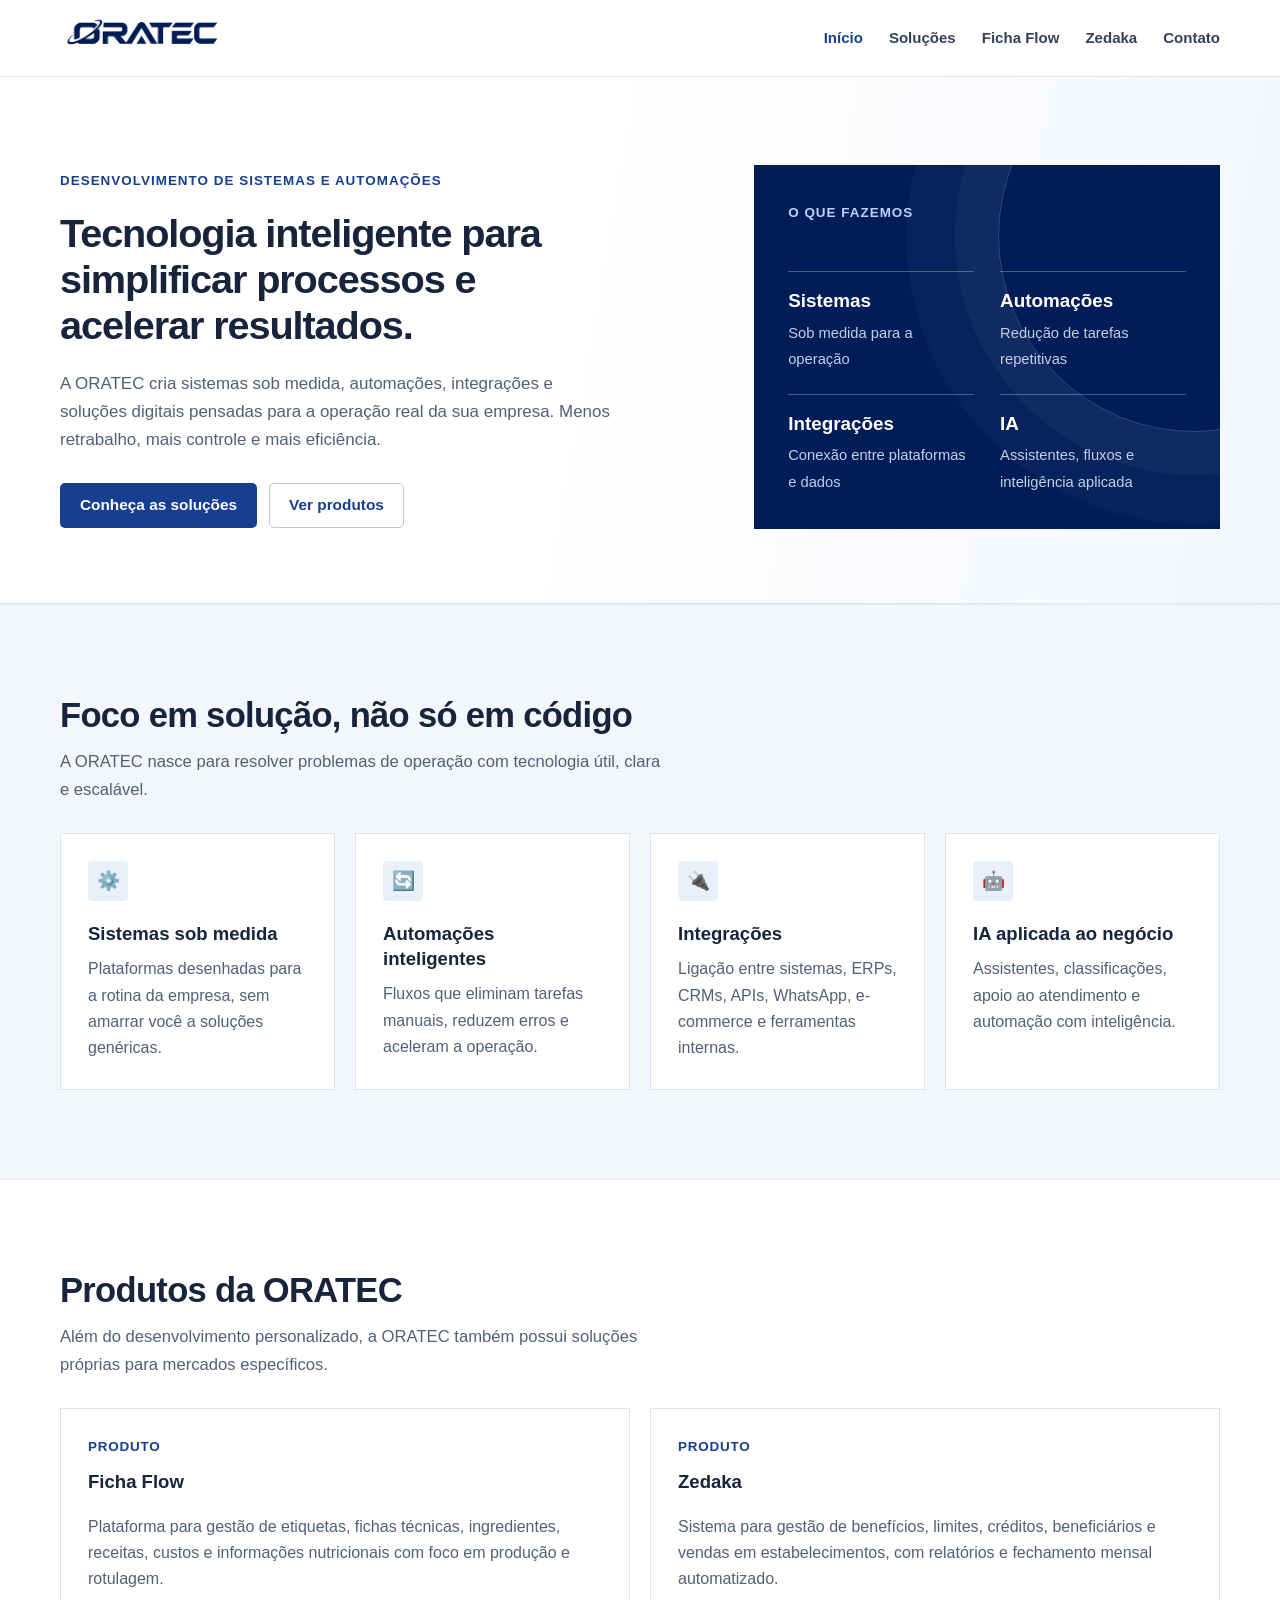
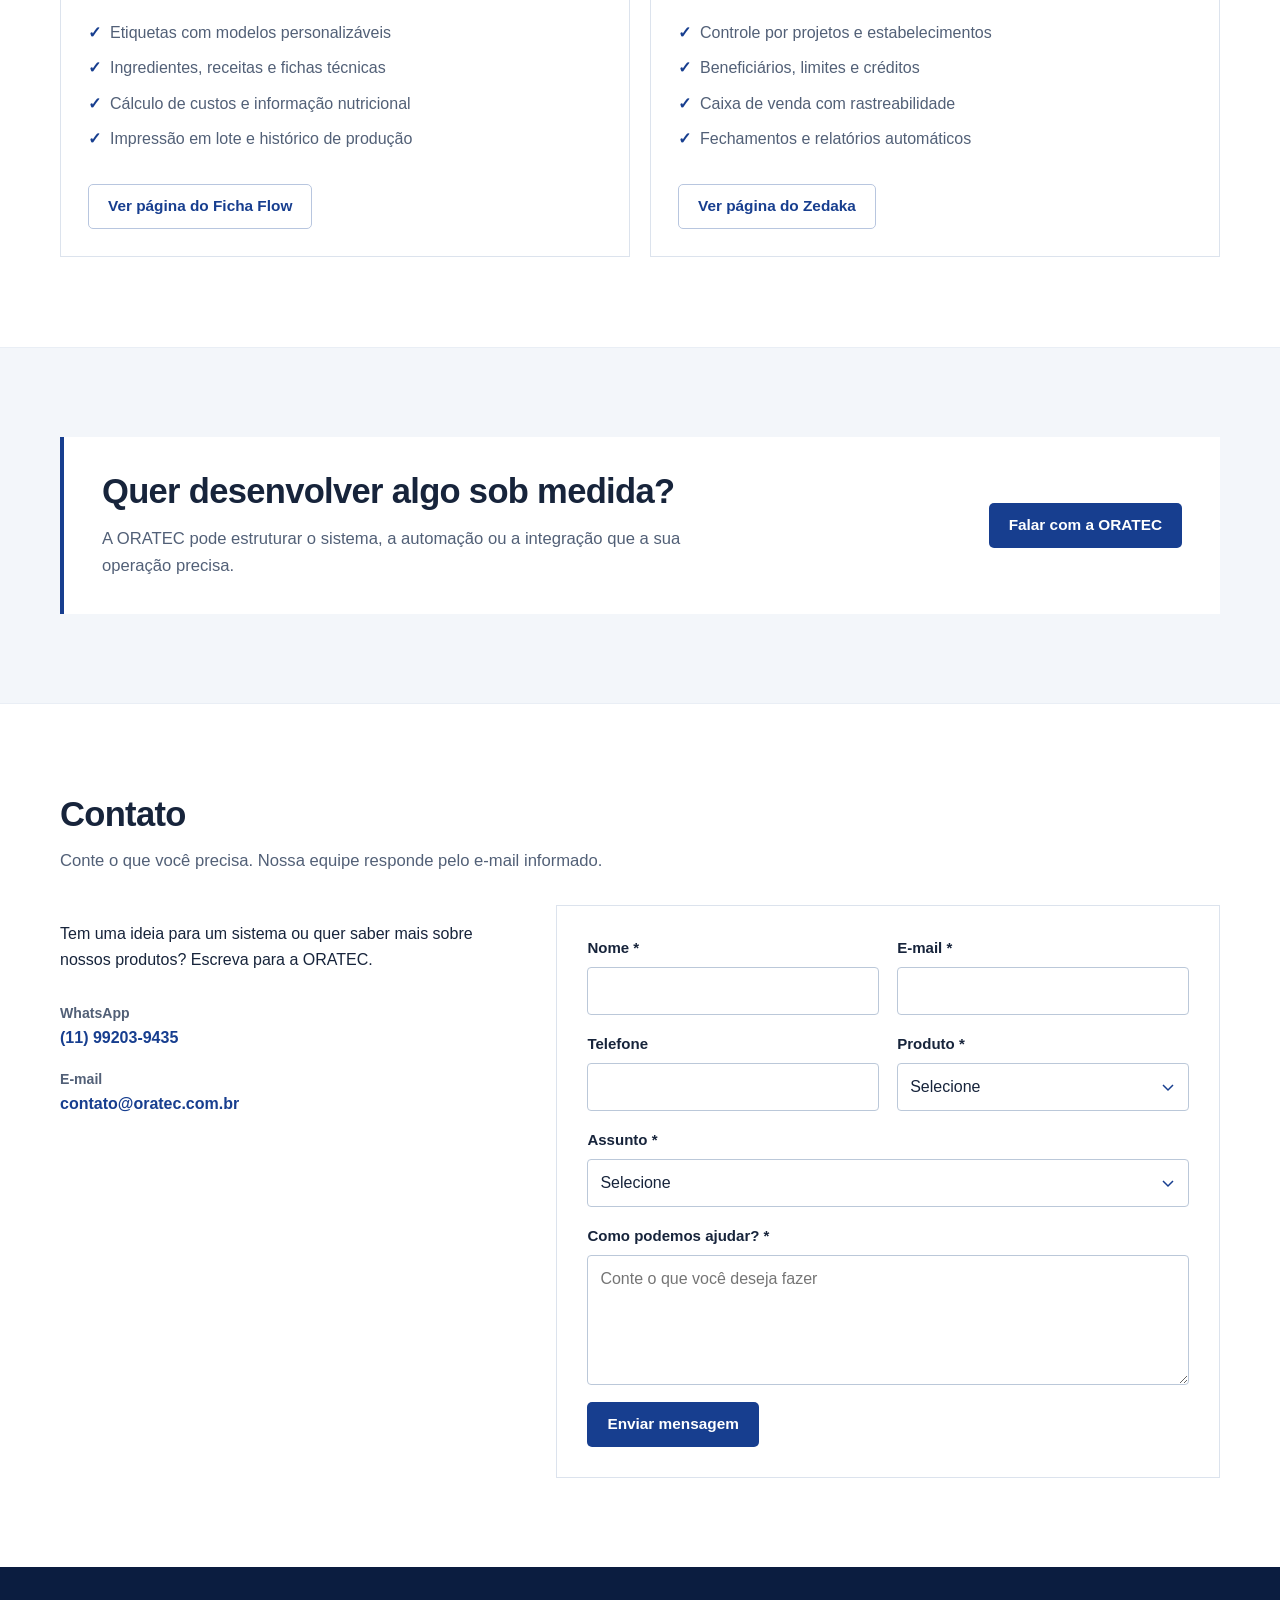
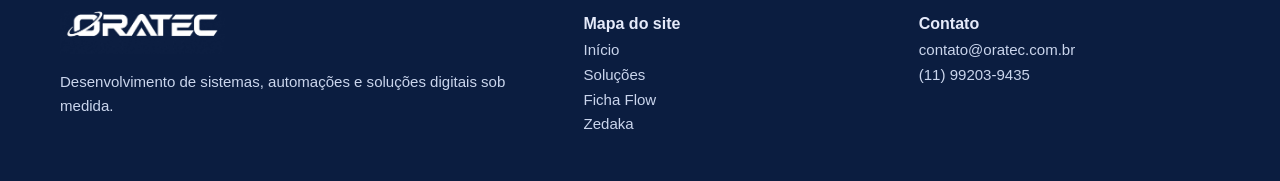
==== commit df9c67d3: "Ajusta proporcoes de titulo e logotipo" ====
--- a/index.html
+++ b/index.html
@@ -163,7 +163,7 @@
   <footer class="footer">
     <div class="container footer-grid">
       <div>
-        <img src="/assets/img/logos/oratec-horizontal-branco.png" alt="ORATEC" style="height:40px;width:auto;margin-bottom:10px;">
+        <span class="footer-brand"><img src="/assets/img/logos/oratec-horizontal-branco.png" alt="ORATEC"></span>
         <p class="small">Desenvolvimento de sistemas, automações e soluções digitais sob medida.</p>
       </div>
       <div>
--- a/assets/css/styles.css
+++ b/assets/css/styles.css
@@ -2,15 +2,15 @@
 *{box-sizing:border-box}html{scroll-behavior:smooth}body{margin:0;background:#fff;color:var(--ink);font:400 1rem/1.65 Inter,"Segoe UI",Arial,sans-serif}a{text-decoration:none;color:inherit}img{max-width:100%;display:block}button,input,select,textarea{font:inherit}:focus-visible{outline:3px solid #658be2;outline-offset:3px}
 .container{width:min(calc(100% - 48px),var(--max));margin-inline:auto}
 .site-header{position:sticky;top:0;z-index:30;background:rgba(255,255,255,.96);border-bottom:1px solid var(--line);backdrop-filter:blur(14px)}
-.nav{display:flex;align-items:center;justify-content:space-between;min-height:76px;gap:24px}.nav img{width:auto;height:38px}.menu{display:flex;align-items:center;gap:26px}.menu a{color:#344057;font-size:.94rem;font-weight:600}.menu a:hover,.menu a.active{color:var(--blue)}.mobile-toggle{display:none}
+.nav{display:flex;align-items:center;justify-content:space-between;min-height:76px;gap:24px}.nav>a{display:block;width:165px;height:38px;overflow:hidden;flex:none}.nav img{max-width:none;width:165px;height:auto;transform:translateY(-49px)}.menu{display:flex;align-items:center;gap:26px}.menu a{color:#344057;font-size:.94rem;font-weight:600}.menu a:hover,.menu a.active{color:var(--blue)}.mobile-toggle{display:none}
 .btn{display:inline-flex;align-items:center;justify-content:center;padding:11px 19px;border:1px solid transparent;border-radius:5px;font-size:.96rem;font-weight:600;line-height:1.35;cursor:pointer;transition:background .18s ease,border-color .18s ease}.btn-primary{color:#fff;background:var(--blue)}.btn-primary:hover{background:var(--deep)}.btn-primary:disabled{opacity:.6;cursor:wait}.btn-outline{color:var(--blue);border-color:#b8c6df;background:transparent}.btn-outline:hover{background:#eaf0fa}
-.hero{padding:clamp(58px,8vw,104px) 0 78px;background:linear-gradient(100deg,#fff 45%,#f3f7fd 100%);border-bottom:1px solid var(--line)}.hero-grid{display:grid;grid-template-columns:minmax(0,1.15fr) minmax(320px,.85fr);gap:clamp(36px,5vw,76px);align-items:center}.eyebrow{display:inline-block;color:var(--blue);font-size:.84rem;font-weight:700;letter-spacing:.075em;text-transform:uppercase}.hero h1{max-width:15ch;margin:17px 0 22px;font-size:clamp(2.15rem,3.8vw,3.55rem);font-weight:650;line-height:1.13;letter-spacing:-.028em}.hero p{max-width:59ch;margin:0;color:var(--muted);font-size:1.06rem}.hero-actions{display:flex;flex-wrap:wrap;gap:12px;margin-top:29px}
+.hero{padding:clamp(58px,7vw,88px) 0 74px;background:linear-gradient(100deg,#fff 45%,#f3f7fd 100%);border-bottom:1px solid var(--line)}.hero-grid{display:grid;grid-template-columns:minmax(0,1.15fr) minmax(320px,.85fr);gap:clamp(36px,5vw,76px);align-items:center}.eyebrow{display:inline-block;color:var(--blue);font-size:.84rem;font-weight:700;letter-spacing:.075em;text-transform:uppercase}.hero h1{max-width:23ch;margin:17px 0 22px;font-size:clamp(2.1rem,3.1vw,3rem);font-weight:650;line-height:1.16;letter-spacing:-.028em}.hero p{max-width:59ch;margin:0;color:var(--muted);font-size:1.06rem}.hero-actions{display:flex;flex-wrap:wrap;gap:12px;margin-top:29px}
 .hero-card{position:relative;overflow:hidden;padding:34px;background:var(--deep);color:#fff;min-height:360px}.hero-card::before{position:absolute;top:-125px;right:-170px;width:390px;height:390px;content:"";border:1px solid rgba(255,255,255,.2);border-radius:50%;box-shadow:0 0 0 43px rgba(255,255,255,.035),0 0 0 92px rgba(255,255,255,.028);pointer-events:none}.hero-card .eyebrow{position:relative;color:#bcd1ff}.metrics{position:relative;display:grid;grid-template-columns:repeat(2,minmax(0,1fr));gap:22px 26px;margin-top:46px}.metric{padding-top:13px;border-top:1px solid rgba(255,255,255,.28)}.metric strong{display:block;margin-bottom:3px;font-size:1.18rem;font-weight:650}.metric span{color:#c3d0e8;font-size:.92rem;line-height:1.45}
 .section{padding:clamp(60px,7vw,94px) 0}.section-head{margin-bottom:30px}.section h2,.cta-panel h2{margin:0 0 12px;font-size:clamp(1.75rem,2.7vw,2.55rem);font-weight:650;letter-spacing:-.02em;line-height:1.2}.section p.lead,.cta-panel p.lead{max-width:65ch;margin:0;color:var(--muted);font-size:1.04rem}
 .grid-2,.grid-3,.grid-4{display:grid;gap:20px}.grid-2{grid-template-columns:repeat(2,minmax(0,1fr))}.grid-3{grid-template-columns:repeat(3,minmax(0,1fr))}.grid-4{grid-template-columns:repeat(4,minmax(0,1fr))}.card{padding:27px;border:1px solid var(--line);background:#fff}.card h3{margin:0 0 10px;font-size:1.16rem;line-height:1.35;font-weight:650}.card p{margin:0;color:var(--muted)}.card .icon{display:grid;place-items:center;width:40px;height:40px;margin-bottom:20px;background:#eaf0fa;font-size:1.16rem;border-radius:4px}.band{background:var(--soft);border-top:1px solid #e9eef5;border-bottom:1px solid #e9eef5}
 .product-card{display:flex;flex-direction:column;align-items:flex-start;gap:10px}.product-card .tag{color:var(--blue);font-size:.84rem;font-weight:700;text-transform:uppercase;letter-spacing:.06em}.product-card .btn{margin-top:auto}.list{display:grid;gap:9px;padding:0;margin:17px 0 22px;list-style:none}.list li{position:relative;padding-left:22px;color:var(--muted)}.list li::before{position:absolute;left:0;content:"✓";color:var(--blue);font-weight:700}
 .page-hero{padding:56px 0 60px;background:#f4f7fc;border-bottom:1px solid var(--line)}.breadcrumb{display:flex;gap:10px;flex-wrap:wrap;color:var(--muted);font-size:.9rem}.breadcrumb a:hover{color:var(--blue)}.page-hero h1{margin:23px 0 10px;max-width:24ch;font-size:clamp(2rem,3.3vw,3.1rem);line-height:1.17;letter-spacing:-.023em;font-weight:650}.page-hero p{max-width:68ch;margin:0;color:var(--muted);font-size:1.06rem}
-.cta-panel{display:flex;align-items:center;justify-content:space-between;gap:24px;padding:34px 38px;border-left:4px solid var(--blue);background:#fff}.cta-panel .btn{flex:none}.footer{padding:44px 0;background:#0b1d40;color:#e5eafa}.footer-grid{display:grid;grid-template-columns:1.3fr .8fr .8fr;gap:34px;align-items:start}.footer a:hover{text-decoration:underline}.small{color:#cad5ec;font-size:.94rem}.kv{display:grid;gap:12px}.kv strong{display:block;margin-bottom:5px}.kv .small{color:var(--muted)}.kv a{color:var(--blue);font-weight:600}
+.cta-panel{display:flex;align-items:center;justify-content:space-between;gap:24px;padding:34px 38px;border-left:4px solid var(--blue);background:#fff}.cta-panel .btn{flex:none}.footer{padding:44px 0;background:#0b1d40;color:#e5eafa}.footer-grid{display:grid;grid-template-columns:1.3fr .8fr .8fr;gap:34px;align-items:start}.footer-brand{display:block;width:165px;height:43px;overflow:hidden;margin-bottom:10px}.footer-brand img{max-width:none;width:165px;height:auto;transform:translateY(-49px)}.footer a:hover{text-decoration:underline}.small{color:#cad5ec;font-size:.94rem}.kv{display:grid;gap:12px}.kv strong{display:block;margin-bottom:5px}.kv .small{color:var(--muted)}.kv a{color:var(--blue);font-weight:600}
 .download-list{display:grid;gap:16px}.download-item{display:flex;justify-content:space-between;align-items:center;gap:16px;padding:18px 20px;border:1px solid var(--line);background:#fff}.download-item span{display:block;color:var(--muted);font-size:.95rem}.callout{padding:20px;border-left:3px solid var(--blue);background:var(--soft);color:var(--muted)}
 .contact-layout{display:grid;grid-template-columns:minmax(0,.8fr) minmax(0,1.2fr);align-items:start;gap:54px}.contact-links{display:grid;gap:17px;margin-top:28px}.contact-links strong{display:block;font-size:.88rem;color:var(--muted);font-weight:600}.contact-links a{color:var(--blue);font-weight:600}.contact-form{display:grid;grid-template-columns:repeat(2,minmax(0,1fr));gap:17px 18px;padding:30px;background:#fff;border:1px solid var(--line)}.field{display:flex;flex-direction:column;gap:6px}.field.full{grid-column:1/-1}.field label{color:var(--ink);font-size:.94rem;font-weight:600}.field input,.field select,.field textarea{width:100%;min-width:0;padding:10px 12px;border:1px solid #bbc8d9;border-radius:4px;background:#fff;color:var(--ink)}.field textarea{resize:vertical;min-height:130px}.field select{appearance:none;padding-right:35px;background-image:url("data:image/svg+xml,%3Csvg xmlns='http://www.w3.org/2000/svg' width='16' height='16' viewBox='0 0 16 16'%3E%3Cpath fill='none' stroke='%23173e8f' stroke-width='1.5' d='m3 6 5 5 5-5'/%3E%3C/svg%3E");background-repeat:no-repeat;background-position:right 12px center}.form-actions{display:flex;flex-wrap:wrap;align-items:center;gap:14px;grid-column:1/-1}.form-status{margin:0;color:var(--muted);font-size:.93rem}.form-status.error{color:#a1252b}.form-status.success{color:#13663d}.honeypot{position:absolute;left:-10000px;width:1px;height:1px;overflow:hidden}
 @media(max-width:960px){.hero-grid,.contact-layout{grid-template-columns:1fr}.hero-card{min-height:0}.grid-4,.grid-3{grid-template-columns:repeat(2,minmax(0,1fr))}.footer-grid{grid-template-columns:1fr 1fr}.menu{display:none}.menu.open{position:absolute;top:75px;left:0;right:0;display:flex;align-items:stretch;flex-direction:column;gap:0;padding:10px 24px 20px;background:#fff;border-bottom:1px solid var(--line);box-shadow:0 15px 28px rgba(16,30,60,.09)}.menu.open a{padding:10px 0}.mobile-toggle{display:inline-flex;padding:8px 13px;color:var(--blue);border:1px solid var(--line);background:transparent;border-radius:4px;cursor:pointer}}
